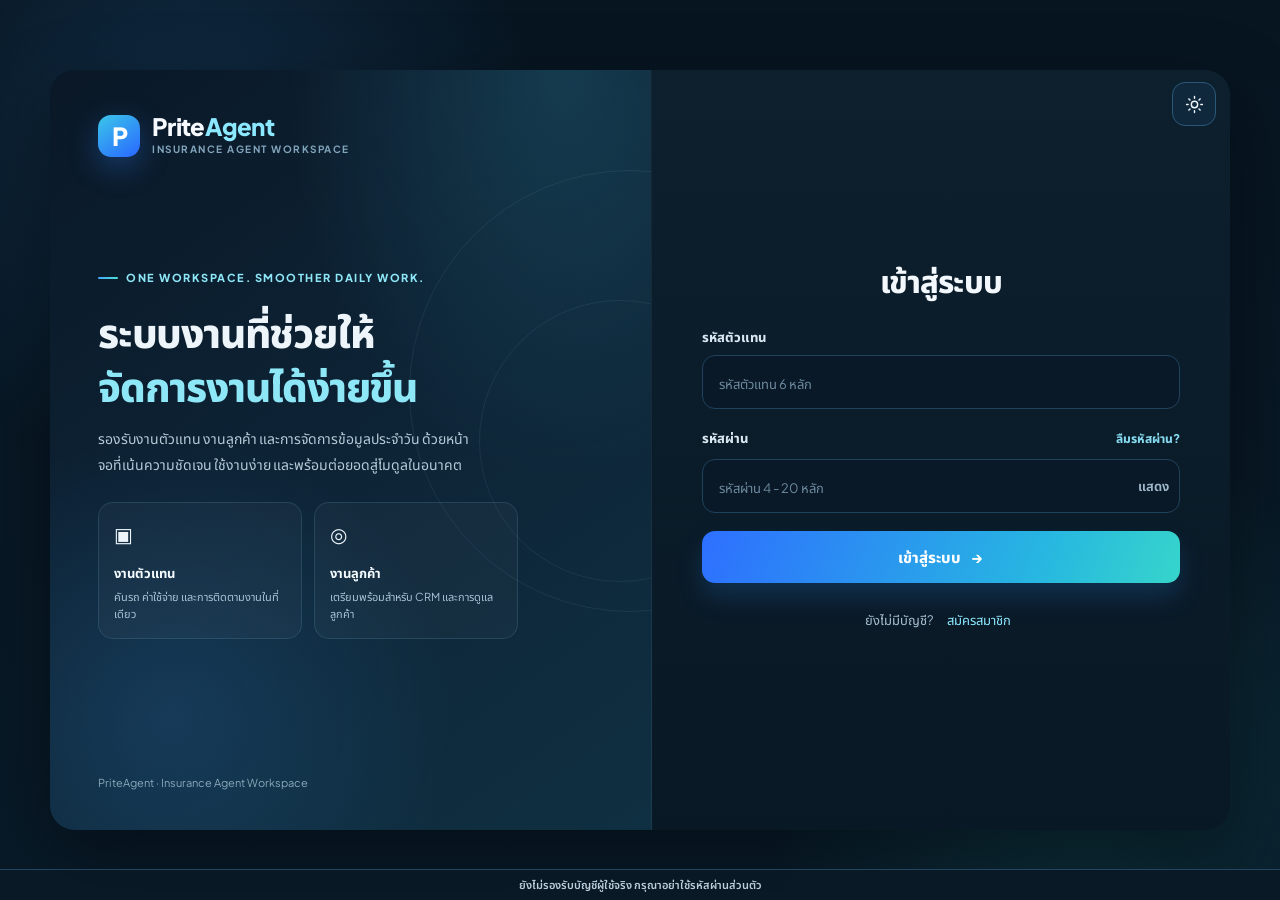
==== index.html @ b95237ef "ui: clarify invite-only signup and clear synthetic credentials (R3 login)" ====
<!doctype html>
<html lang="th" data-theme="dark">
<head>
<meta charset="utf-8" />
<meta name="viewport" content="width=device-width,initial-scale=1,viewport-fit=cover" />
<meta name="color-scheme" content="dark light" />

<title>PriteAgent | เข้าสู่ระบบ</title>
<style>
@import url('https://fonts.googleapis.com/css2?family=Noto+Sans+Thai:wght@400;500;600;700&family=Plus+Jakarta+Sans:wght@400;500;600;700;800&display=swap');
:root{
  --bg:#071521;--bg2:#0b2031;--bg3:#0e2b40;--panel:#0c1f2d;--panel2:#10283b;--card:#112c40;
  --line:#1f425d;--line2:#2b5777;--text:#edf5fb;--muted:#9db2c3;--soft:#bfd5e5;--cyan:#40b8da;
  --cyan2:#2ed0c4;--accent:#42a4ff;--danger:#ff788b;--dangerbg:#3a1d27;--ok:#61d4ae;--okbg:#11382f;
  --infobg:#112f45;--shadow:0 28px 78px rgba(0,0,0,.38)
}
*{box-sizing:border-box}html{min-width:290px;background:var(--bg)}
body{margin:0;background:radial-gradient(circle at 15% 15%,rgba(66,164,255,.15),transparent 26%),radial-gradient(circle at 85% 85%,rgba(46,208,196,.12),transparent 25%),linear-gradient(180deg,#071521 0%,#081a28 100%);color:var(--text);font-family:'Plus Jakarta Sans','Noto Sans Thai',system-ui,sans-serif;line-height:1.6;font-size:15px}
button,input{font:inherit}button{cursor:pointer}button:disabled{cursor:wait;opacity:.68}a{color:inherit}button:focus-visible,input:focus-visible{outline:3px solid #65d2ff;outline-offset:3px}button,input{-webkit-tap-highlight-color:transparent}
.app{min-height:100dvh;display:flex;flex-direction:column}.previewbar{padding:9px 18px;background:#081726;border-bottom:1px solid #16344d;font-size:11px;color:#8cb0c6;text-align:center;font-weight:700;letter-spacing:.02em}.previewbar b{color:#a7eeff}
.layout{width:100%;max-width:1180px;margin:auto;display:grid;grid-template-columns:minmax(0,1.02fr) minmax(0,.98fr);min-height:min(740px,calc(100dvh - 44px));border-radius:28px;overflow:hidden;box-shadow:var(--shadow);background:rgba(11,29,43,.84);backdrop-filter:blur(10px)}
.story{color:var(--text);background:radial-gradient(ellipse at 85% 0%,rgba(64,184,218,.18),transparent 38%),radial-gradient(circle at 20% 85%,rgba(66,164,255,.16),transparent 35%),linear-gradient(145deg,#0a1827 0%,#0d2436 52%,#0f3042 100%);display:flex;flex-direction:column;padding:44px 48px;position:relative;isolation:isolate;overflow:hidden;border-right:1px solid rgba(255,255,255,.05)}
.story:before,.story:after{content:"";position:absolute;border-radius:50%;border:1px solid rgba(173,225,255,.08);pointer-events:none}.story:before{width:440px;height:440px;right:-200px;top:100px}.story:after{width:280px;height:280px;right:-110px;top:230px}
.brand{display:flex;align-items:center;gap:12px;width:fit-content}.brandmark{width:42px;height:42px;border-radius:13px;display:grid;place-items:center;background:linear-gradient(145deg,#3bc6ea,#2967ff);color:white;font-size:25px;font-weight:900;letter-spacing:-1px;box-shadow:0 10px 30px rgba(53,133,255,.32)}
.brandstack{display:flex;flex-direction:column;gap:2px}.brandname{font-size:24px;letter-spacing:-.7px;line-height:1.05;font-weight:800;color:#f7fbff}.brandname .accent{color:#8be8ff}.brandlabel{font-size:10px;color:#83a5bc;font-weight:700;letter-spacing:1.5px;text-transform:uppercase}
.storycopy{margin:auto 0 34px}.eyebrow{display:inline-flex;align-items:center;gap:8px;font-size:11px;letter-spacing:1.5px;font-weight:760;text-transform:uppercase;color:#8ee7f7}.eyebrow:before{content:"";width:20px;height:2px;border-radius:2px;background:linear-gradient(90deg,#43a7ff,#4ce0d2)}
.storycopy h1{font-size:clamp(30px,3.15vw,43px);line-height:1.35;letter-spacing:-1.2px;margin:18px 0 12px;font-weight:790}.storycopy h1 em{font-style:normal;color:#8ee7f7}.storycopy p{max-width:380px;font-size:14px;color:#b6cad8;line-height:1.85;margin:0}
.storyfeatures{display:grid;grid-template-columns:repeat(2,minmax(0,1fr));gap:12px;max-width:420px}.feature{border:1px solid rgba(122,184,215,.16);background:rgba(255,255,255,.03);padding:15px;border-radius:15px;min-height:108px}.feature i{display:block;font-style:normal;font-size:20px;margin-bottom:10px}.feature b{font-size:13px;color:#f4fbff}.feature p{font-size:11px;color:#a8c3d5;line-height:1.6;margin:4px 0 0}.storyfoot{margin-top:30px;font-size:11px;color:#8aa8bb}
.panel{padding:48px 50px 32px;display:flex;flex-direction:column;justify-content:center;min-width:0;background:linear-gradient(180deg,rgba(13,32,46,.96),rgba(9,24,37,.98))}.smallbrand{display:none}.panelHead{margin:0 0 24px}.panel h2{font-size:31px;color:#f3f8fd;font-weight:790;letter-spacing:-.9px;line-height:1.3;margin:0 0 8px}.panel .intro{font-size:13px;color:var(--muted);margin:0}
.form{display:grid;gap:16px}.field{display:grid;gap:7px}.fieldrow{display:flex;justify-content:space-between;gap:12px;align-items:center}.field label{font-size:13px;color:#d9e7f1;font-weight:750}.hint{font-size:11px;color:#88a5b8}.control{height:54px;position:relative}.control input{border:1.5px solid var(--line);background:#091927;border-radius:13px;padding:0 46px 0 16px;width:100%;height:100%;color:var(--text);font-size:16px;font-weight:600;letter-spacing:.2px;outline:0;transition:border .16s,box-shadow .16s,background .16s}.control input::placeholder{font-size:13px;font-weight:400;color:#6e8ba0;letter-spacing:0}.control input:focus{border-color:#3abfe3;box-shadow:0 0 0 4px rgba(58,191,227,.14);background:#0b1f30}.control input[aria-invalid="true"]{border-color:var(--danger);background:#1c1216}.control .eye{position:absolute;right:5px;top:5px;border:0;background:none;width:44px;height:44px;border-radius:10px;color:#9eb8ca;font-size:13px;font-weight:650}.control .eye:hover{background:#143046}
.fieldError{color:#ff92a1;font-size:12px;line-height:1.45;min-height:0}.fieldError:empty{display:none}.help{border:0;color:#86dbf0;font-size:12px;background:none;font-weight:750;padding:4px 0}.status{border-radius:12px;padding:11px 13px;border:1px solid transparent;font-size:12px;line-height:1.65;display:none}.status.show{display:block}.status.error{background:var(--dangerbg);border-color:#6f3140;color:#ffb4c0}.status.ok{background:var(--okbg);border-color:#225748;color:#8be7c6}.status.info{background:var(--infobg);border-color:#24506f;color:#aadffc}
.primary{width:100%;height:52px;background:linear-gradient(110deg,#2e6fff,#27b6e1 70%,#36d5cb);border:0;border-radius:13px;color:white;font-size:15px;font-weight:780;box-shadow:0 14px 24px rgba(35,123,211,.22);margin-top:2px;display:flex;align-items:center;justify-content:center;gap:10px}.primary:not(:disabled):hover{filter:brightness(1.06)}.spinner{display:none;width:16px;height:16px;border:2px solid rgba(255,255,255,.45);border-top-color:white;border-radius:50%;animation:spin .75s linear infinite}.loading .spinner{display:inline-block}
.demoHeader strong{font-size:12px;color:#8fe7ff}.credentials code{font-size:12px;font-weight:700;color:#d9f7ff;background:#0d2a3c;border:1px solid #244f6f;padding:5px 8px;border-radius:7px}.legal{margin:23px 0 0;color:#7e9aaf;font-size:11px;text-align:center}.legal strong{color:#bdd2e0;font-weight:750}.footbar{font-size:11px;color:#7490a7;margin:14px auto 20px;text-align:center;padding:0 12px}
#desk{display:none;background:linear-gradient(180deg,#071521,#0a1826);min-height:100dvh;color:var(--text)}.deskTop{display:flex;align-items:center;justify-content:space-between;background:#0b1f2e;border-bottom:1px solid #173b55;padding:14px 28px;gap:14px}.deskBrand{display:flex;align-items:center;gap:10px;font-weight:800;color:#f0f8ff}.deskBrand .brandmark{width:34px;height:34px;font-size:22px}.deskUser{font-size:12px;color:#88a4b8}.deskMain{max-width:1040px;margin:0 auto;padding:35px 24px}.deskHeader{display:flex;justify-content:space-between;align-items:start;gap:14px;margin-bottom:25px}.deskHeader p{font-size:12px;color:#89a6bb;margin:0 0 6px}.deskHeader h2{font-size:clamp(24px,4vw,33px);color:#eff8ff;margin:0 0 8px;letter-spacing:-.6px}.deskHeader .back{border:1px solid #214964;border-radius:10px;background:#0d2434;padding:10px 14px;color:#9ee7ff;white-space:nowrap;font-weight:650;font-size:12px}.deskNotice{background:#0f3044;border:1px solid #20536e;color:#a9e6ff;padding:13px 15px;border-radius:12px;font-size:12px;margin-bottom:22px}.deskStats{display:grid;grid-template-columns:repeat(3,minmax(0,1fr));gap:14px}.deskCard{background:#0b1f2f;border:1px solid #163a54;border-radius:15px;padding:21px;min-height:148px}.deskCard small{font-size:12px;color:#8da7bb;display:block}.deskCard b{font-size:33px;color:#f2f8ff;display:block;margin-top:6px}.deskCard p{font-size:11px;color:#7cdad1;margin:7px 0 0}.deskBlock{background:#0b1f2e;border:1px solid #163a54;border-radius:16px;padding:24px;margin-top:18px}.deskBlock h3{margin:0 0 8px;color:#eef8ff}.deskBlock p{font-size:13px;color:#96aebf;margin:0}.deskLinks{display:grid;grid-template-columns:repeat(3,1fr);gap:10px;margin-top:18px}.deskLink{padding:17px;border:1px solid #173954;background:#0d2434;border-radius:11px;text-align:left;display:flex;flex-direction:column;gap:6px;align-items:flex-start;color:#a7bed0}.deskLink b{font-size:13px;color:#eef8ff}.deskLink small{font-size:11px;color:#87a3b7}.deskLink:hover{background:#103049}.modalWrap{position:fixed;inset:0;background:#030b1490;z-index:10;display:none;align-items:center;justify-content:center;padding:22px}.modalWrap.open{display:flex}.modal{width:min(100%,390px);background:#0d2434;border:1px solid #1c4764;border-radius:18px;padding:23px;box-shadow:0 24px 80px rgba(0,0,0,.45)}.modal h3{margin:0 0 10px;color:#eef8ff}.modal p{color:#a4bbcb;font-size:13px;margin:0 0 16px}.modal button{border:0;background:linear-gradient(110deg,#2e6fff,#27b6e1);color:white;font-weight:700;border-radius:10px;padding:10px 18px}
@keyframes spin{to{transform:rotate(360deg)}}
@media (max-width:900px){.layout{max-width:100%;min-height:calc(100dvh - 44px);border-radius:0;box-shadow:none;grid-template-columns:minmax(0,1fr) minmax(0,1fr)}.story{padding:38px 27px}.panel{padding:30px 29px}.storycopy h1{font-size:30px}.storyfeatures{grid-template-columns:1fr 1fr}}
@media (max-width:700px){.layout{display:block;min-height:calc(100dvh - 40px)}.story{display:none}.panel{padding:max(28px,env(safe-area-inset-top)) 24px max(22px,env(safe-area-inset-bottom));max-width:480px;margin:auto;min-height:calc(100dvh - 40px);justify-content:flex-start;background:transparent}.smallbrand{display:flex;align-items:center;gap:11px;margin-bottom:42px}.smallbrand .brandmark{width:42px;height:42px}.smallbrand .brandname{color:#f5faff}.smallbrand .brandlabel{color:#819db1}.panelHead{margin-bottom:26px}.panel h2{font-size:31px}.legal{margin-top:auto;padding-top:22px}.footbar{display:none}.deskTop{padding:13px 17px}.deskMain{padding:25px 16px 90px}.deskHeader{align-items:flex-start}.deskStats{grid-template-columns:repeat(2,minmax(0,1fr));gap:9px}.deskStats .deskCard:last-child{grid-column:1/-1}.deskCard{min-height:130px;padding:16px}.deskCard b{font-size:28px}.deskBlock{padding:19px}.deskLinks{grid-template-columns:repeat(2,minmax(0,1fr))}}
@media (max-width:360px){.panel{padding-inline:17px}.smallbrand{margin-bottom:30px}.panel h2{font-size:27px}.control{height:50px}.deskLink{padding:12px}}
@media(prefers-reduced-motion:reduce){.spinner{animation:none}}

/* Login R3 focused viewport correction: initial login fills screen without page scroll.
   Only when the onscreen keyboard or accessibility zoom is active may the form scroll
   to keep focused controls reachable. Post-login sample remains a separate screen. */
html,body{height:100%;overflow-x:hidden}
body:has(#loginApp:not([style*="none"])){overflow-y:hidden}
#loginApp.app{height:100dvh;min-height:0;overflow:hidden;justify-content:center}
#loginApp .previewbar,#loginApp .footbar{display:none}
#loginApp .layout{height:min(760px,100dvh);min-height:0;max-height:100dvh;margin:auto;border-radius:25px}
#loginApp .panel{min-height:0;justify-content:center;padding-top:clamp(18px,3vh,46px);padding-bottom:clamp(18px,3vh,46px)}
#loginApp .panelHead{margin-bottom:clamp(18px,2.6vh,26px)}
#loginApp .panelHead h2{margin-bottom:0}

#loginApp .legal{margin-top:clamp(12px,1.8vh,22px)}
@media (max-width:900px){
 #loginApp .layout{height:100dvh;max-height:100dvh;border-radius:0}
 #loginApp .story{padding:clamp(18px,3.4vh,38px) 27px}
 #loginApp .panel{padding:clamp(18px,3vh,32px) 28px}
}
@media (max-width:700px){
 #loginApp .layout{width:100%;max-width:100%;height:100dvh;min-height:0;display:flex;align-items:stretch;justify-content:center;overflow:hidden}
 #loginApp .story{display:none}
 #loginApp .panel{width:100%;max-width:440px;height:100%;min-height:0;margin:auto;justify-content:center;overflow:hidden;padding:clamp(11px,2.5vh,24px) clamp(16px,5.2vw,26px);background:transparent}
 #loginApp .smallbrand{display:flex;margin:0 0 clamp(14px,3vh,28px)}
 #loginApp .panelHead{margin:0 0 clamp(13px,2.4vh,25px)}
 #loginApp .panelHead h2{font-size:clamp(26px,4.7vh,32px);line-height:1.3}
 #loginApp .form{gap:clamp(9px,1.7vh,15px)}
 #loginApp .field{gap:5px}
 #loginApp .control{height:clamp(45px,6.2vh,53px)}
 #loginApp .control .eye{top:3px;height:calc(100% - 6px)}
 #loginApp .primary{height:clamp(45px,6.2vh,52px)}
 
 #loginApp .demo p,
 
 #loginApp .demoHeader strong{font-size:11px}
 
 #loginApp .legal{margin:clamp(8px,1.5vh,14px) 0 0;padding:0;font-size:10px}
}
@media (max-width:360px){
 #loginApp .panel{padding-inline:15px}
 #loginApp .smallbrand{margin-bottom:clamp(11px,2.4vh,18px)}
 #loginApp .demoHeader strong{font-size:10px}
 
}
@media (max-width:700px) and (max-height:700px){
 #loginApp .smallbrand{margin-bottom:14px}
 #loginApp .panelHead{margin-bottom:13px}
 #loginApp .form{gap:9px}
 #loginApp .field{gap:3px}
 
 #loginApp .demoHeader strong{display:none}
 
 #loginApp .legal{margin-top:9px}
}
@media (max-width:700px) and (max-height:560px){
 #loginApp .smallbrand{margin-bottom:8px}
 #loginApp .brandmark{height:36px;width:36px;font-size:21px}
 #loginApp .brandname{font-size:22px}
 #loginApp .panelHead{margin-bottom:8px}
 #loginApp .panelHead h2{font-size:24px}
 #loginApp .form{gap:6px}
 #loginApp .control{height:43px}
 #loginApp .primary{height:43px}
 
 #loginApp .legal{display:none}
}
/* Landscape phones and tablets with a shallow viewport: only the login panel.
   Inputs remain interactive; no hero or second page is shown in the available height. */
@media (min-width:701px) and (max-height:550px){
 #loginApp .layout{display:flex;max-width:580px}
 #loginApp .story{display:none}
 #loginApp .panel{width:100%;padding:11px 28px;overflow:hidden}
 #loginApp .smallbrand{display:flex;margin:0 0 9px}
 #loginApp .panelHead{margin:0 0 9px}
 #loginApp .panelHead h2{font-size:24px}
 #loginApp .form{gap:7px}
 #loginApp .field{gap:3px}
 #loginApp .control{height:41px}
 #loginApp .primary{height:42px}
 
 #loginApp .legal{display:none}
}
/* Small-device soft keyboard can reduce visual viewport below what fits a form.
   Permit scrolling only during field focus, rather than clipping an active input. */
@media (max-width:700px){
 body:has(#loginForm input:focus){overflow-y:auto}
 #loginApp.app:has(#loginForm input:focus){overflow:visible;height:auto;min-height:100dvh}
 #loginApp .layout:has(#loginForm input:focus){overflow:visible;height:auto;min-height:100dvh;max-height:none}
 #loginApp .panel:has(#loginForm input:focus){overflow:visible;height:auto;min-height:100dvh}
}

/* PUBLIC STATIC PREVIEW, no real authentication. Sticky safety notice */
#publicPreviewNotice{position:fixed;inset:auto 0 0 0;z-index:9999;box-sizing:border-box;background:#ffe5a0;color:#172b37;border-top:1px solid #d9b65c;box-shadow:0 -4px 16px rgba(0,0,0,.15);padding:6px 12px calc(6px + env(safe-area-inset-bottom,0px));font:700 12px/1.35 'Plus Jakarta Sans','Noto Sans Thai',system-ui,sans-serif;text-align:center;pointer-events:none}
#publicPreviewNotice strong{font-weight:900;letter-spacing:.03em}
/* R4: preserve the R3 palette, center hero content/cards and login heading */
#loginApp .story{position:relative;justify-content:center}
#loginApp .story>.brand{position:absolute;top:clamp(20px,5vh,44px);left:clamp(22px,4vw,48px)}
#loginApp .storyfoot{position:absolute;bottom:clamp(25px,5vh,38px);left:clamp(22px,4vw,48px);margin:0}
#loginApp .storycopy{margin:0 0 24px}
#loginApp .panelHead{text-align:center;margin-bottom:clamp(19px,3vh,26px)}
#loginApp .panelHead h2{text-align:center}
/* R4: independent recovery and sign-up interaction surfaces */
#loginApp .signupPrompt{display:flex;justify-content:center;align-items:center;gap:8px;margin-top:19px;color:#a5c0d3;font-size:13px;flex-wrap:wrap}
#loginApp .textAction{border:0;background:none;color:#8ce8ff;padding:8px 6px;font:750 13px/1.3 inherit;cursor:pointer}
#loginApp .textAction:focus-visible,.modal button:focus-visible{outline:3px solid #72defd;outline-offset:3px}
#loginApp .signupView{display:none}
#loginApp.signupMode .signupView{display:block}
#loginApp.signupMode .panelHead,#loginApp.signupMode #loginForm,#loginApp.signupMode .signupPrompt,#loginApp.signupMode .legal{display:none}
#loginApp.signupMode .panel{justify-content:center}
#loginApp.signupMode{height:auto;min-height:100dvh;overflow:visible}
#loginApp.signupMode .layout{height:auto;max-height:none;min-height:100dvh;overflow:visible}
#loginApp.signupMode .panel{height:auto;max-height:none;min-height:100dvh;padding-top:28px;padding-bottom:calc(45px + env(safe-area-inset-bottom))}
body:has(#loginApp.signupMode){overflow-y:auto}
#loginApp .signupView h2{text-align:center;margin:0 0 6px;font-size:27px}
#loginApp .signupView .signupSub{text-align:center;color:#a0b8ca;font-size:12px;line-height:1.6;margin:0 0 20px}
#loginApp .signupView form{display:grid;gap:12px}
#loginApp .signupView .field{gap:5px}
#loginApp .signupView .control{height:49px}
#loginApp .signupView .control input{padding-right:16px}
#loginApp .signupReturn{text-align:center;margin-top:13px}
#loginApp .signupReturn button{color:#9feaff;font-size:13px;padding:9px;border:0;background:none}
#loginApp .signupStatus{border:1px solid #285473;background:#123448;border-radius:10px;font-size:12px;color:#bceaff;line-height:1.65;display:none;padding:10px 12px}
#loginApp .signupStatus.show{display:block}
#loginApp .signupStatus.bad{background:#3b1d2b;border-color:#713447;color:#ffc0ce}
.modal .choiceGroup{display:grid;gap:10px;margin-top:15px}
.modal .choice{width:100%;padding:12px 13px;background:#102d43;border:1px solid #28516b;border-radius:11px;text-align:left;color:#e1f4fd;display:flex;flex-direction:column;gap:2px}
.modal .choice strong{font-size:13px}
.modal .choice small{font-size:11px;color:#a1bed1}
.modal .recoveryForm{display:none;margin-top:12px}
.modal .recoveryForm label{color:#e6f7ff;font-size:12px;display:block;margin-bottom:7px}
.modal .recoveryForm input{width:100%;height:45px;min-height:45px;border:1px solid #315775;border-radius:10px;background:#091d2b;color:white;padding:0 12px;font-size:16px;outline:none}
.modal .recoveryForm .modalPrimary{width:100%;margin-top:11px;background:linear-gradient(105deg,#2e6fff,#26b7df);color:white;border:0}
.modal .recoveryForm .recoveryBack{margin-top:9px;background:#183c54;color:#b4e9fb}
.modal .recoveryMsg{font-size:12px;line-height:1.7;padding:10px 12px;background:#12394a;color:#b5ebf5;border:1px solid #285c72;border-radius:10px;margin:12px 0 0;display:none}
.modal .recoveryMsg.show{display:block}
.modal .recoveryMsg.bad{background:#3b1b2a;color:#ffbccb;border-color:#723448}
.modal .recoveryMsg.ok{background:#10392e;color:#91efcd;border-color:#255d46}
@media(max-width:900px){#loginApp .story>.brand{left:27px;top:26px}#loginApp .storyfoot{left:27px;bottom:23px}}
@media(max-width:700px){
 #loginApp .signupPrompt{margin-top:clamp(10px,2vh,19px);font-size:12px;gap:5px}
 #loginApp .signupPrompt .textAction{font-size:12px}
 #loginApp.signupMode .panel{padding-top:25px;padding-bottom:calc(52px + env(safe-area-inset-bottom))}
 #loginApp.signupMode .smallbrand{margin-bottom:18px}
 #loginApp.signupMode .signupView .control{height:47px}
}
@media(max-width:700px) and (max-height:600px){#loginApp .signupPrompt{margin-top:6px}}
@media(min-width:701px) and (max-height:550px){#loginApp .signupPrompt{margin-top:8px}#loginApp .legal{display:none}}

/* UI-01 R4.2: shared site-wide light/dark preference, synthetic preview only */
html[data-theme="light"]{color-scheme:light;--bg:#f5f9fd;--bg2:#eaf3fa;--bg3:#e1eff7;--panel:#fff;--panel2:#f0f6fc;--card:#fff;--line:#c5d9e8;--line2:#afcada;--text:#1c3347;--muted:#526d82;--soft:#34566f;--cyan:#006f98;--cyan2:#087e81;--accent:#126abb;--danger:#af2d4c;--dangerbg:#ffe7ed;--ok:#087753;--okbg:#e2f6ed;--infobg:#e2f3fe;--shadow:0 22px 65px rgba(31,72,105,.13)}
html[data-theme="light"] body{background:linear-gradient(180deg,#f5f9fd,#eaf3fb);color:var(--text)}
html[data-theme="light"] .layout{background:#fff}
html[data-theme="light"] .story{background:linear-gradient(150deg,#eaf5fd,#f7fbff 68%,#e2f3ff);border-color:#d4e3ed;color:var(--text)}
html[data-theme="light"] .panel{background:linear-gradient(180deg,#fff,#f8fbfe);color:var(--text)}
html[data-theme="light"] .panel h2,html[data-theme="light"] .storycopy h1,html[data-theme="light"] .brandname,
html[data-theme="light"] .deskHeader h2,html[data-theme="light"] .deskBrand,html[data-theme="light"] .modal h3{color:#19364e}
html[data-theme="light"] .brandname .accent,html[data-theme="light"] .storycopy em{color:#006d9c}
html[data-theme="light"] .brandlabel,html[data-theme="light"] .storyfoot,html[data-theme="light"] .storycopy p{color:#466c84}
html[data-theme="light"] .field label,html[data-theme="light"] .fieldrow label{color:#274559}
html[data-theme="light"] .control input{background:#fff;color:#1b3447}
html[data-theme="light"] .control input::placeholder{color:#678195}
html[data-theme="light"] .control input:focus{background:#f8fcff}
html[data-theme="light"] .control input[aria-invalid="true"]{background:#fff2f5}
html[data-theme="light"] .control .eye{color:#315a77}
html[data-theme="light"] .hint,html[data-theme="light"] #loginApp .signupPrompt{color:#526f85}
html[data-theme="light"] #loginApp .textAction,html[data-theme="light"] .help{color:#066f9b}
html[data-theme="light"] .status.error{color:#9a2843;border-color:#f0b2c1}
html[data-theme="light"] .status.ok{color:#0c6c4f;border-color:#a4ddc5}
html[data-theme="light"] .status.info{color:#175e81;border-color:#aedbef}
html[data-theme="light"] #desk{background:#f3f8fc;color:var(--text)}
html[data-theme="light"] .deskTop{background:#fff;border-color:#d2e2ee}
html[data-theme="light"] .deskCard,html[data-theme="light"] .deskBlock{background:#fff;color:var(--text);border-color:#d4e5f0}
html[data-theme="light"] .deskCard b,html[data-theme="light"] .deskBlock h3{color:#19364e}
html[data-theme="light"] .deskLink{background:#f5fafe;color:#23465b;border-color:#d4e5ef}
html[data-theme="light"] .modal{background:#fff;border-color:#bed7e8}
html[data-theme="light"] .modal p{color:#466b82}
.themePicker{display:flex;align-items:center;gap:3px;padding:3px;background:var(--panel2);border:1px solid var(--line);border-radius:99px;box-shadow:0 5px 20px rgba(0,0,0,.08)}
.themePicker button{min-height:36px;padding:4px 10px;border:0;border-radius:99px;background:transparent;color:var(--muted);font:700 11px/1.2 inherit;cursor:pointer;white-space:nowrap}
.themePicker button[aria-pressed="true"]{background:var(--accent);color:#fff}
.themePicker button:focus-visible{outline:3px solid #37aeef;outline-offset:2px}
#loginApp .panel{position:relative}
#loginApp .panel>.themePicker{position:absolute;right:14px;top:12px;z-index:9}
#desk .deskTheme{flex:0 0 auto}
#desk .deskTop{flex-wrap:wrap}
@media(max-width:700px){html[data-theme="light"] #loginApp .panel{background:#f5f9fd}#loginApp .panel>.themePicker{right:8px;top:8px}.themePicker .themeLabel{display:none}.themePicker button{min-width:35px;padding:5px 8px;font-size:16px}}
@media(max-width:360px){#loginApp .panel>.themePicker{top:5px;right:5px}.themePicker button{min-width:32px;padding:4px 7px}}


/* UI-01 R4.3: registration profile fields + privileged calculator notice. */
#loginApp .signupNameGrid{display:grid;grid-template-columns:repeat(2,minmax(0,1fr));gap:12px}
#loginApp .signupNameGrid .field{min-width:0}
#loginApp .signupNameGrid .field label{font-size:12px}
#loginApp .signupNameGrid .control input{width:100%;min-width:0}
#loginApp .permissionNote{font-size:12px;line-height:1.6;padding:10px 12px;margin:1px 0 0;background:#11314a;border:1px solid #346482;border-radius:11px;color:#b9e6ff}
html[data-theme="light"] #loginApp .permissionNote{background:#e9f5fe;border-color:#b4d5e8;color:#23516c}
html[data-theme="light"] #loginApp .signupView .signupSub{color:#47687e}
html[data-theme="light"] #loginApp .signupReturn button{color:#066f9b}
html[data-theme="light"] #loginApp .signupStatus{background:#eaf6ff;border-color:#bbd8eb;color:#205878}
@media(max-width:700px){#loginApp .signupNameGrid{grid-template-columns:minmax(0,1fr)}#loginApp .signupView form{gap:11px}}
@media(min-width:701px) and (max-width:940px){#loginApp .signupNameGrid{grid-template-columns:minmax(0,1fr)}}


/* R4.5 – one icon-only moon/sun switch, matching theme across Login and Back-office. */
#loginApp .panel>.themeModeButton{position:absolute;right:14px;top:12px;z-index:9}
#loginApp.signupMode .signupView{padding-top:26px}
#desk .deskTheme{position:static;flex:0 0 auto}
#loginApp .panel,#loginApp .story,#desk .deskTop,#desk .deskCard{transition:background-color .28s ease,color .28s ease,border-color .28s ease}
@media(max-width:700px){#loginApp .panel>.themeModeButton{right:8px;top:8px;width:38px;height:38px}}
@media(prefers-reduced-motion:reduce){.themeModeButton,.themeModeGlyph,.themeModeGlyph .themeSun,.themeModeGlyph .themeMoon,#loginApp .panel,#loginApp .story,#desk .deskTop,#desk .deskCard{transition:none!important}}


/* UI-01 R4.6: Light-theme hero/story contrast correction, from Android Chrome Owner screenshots. */
html[data-theme="light"] #loginApp .story .eyebrow{color:#155879}
html[data-theme="light"] #loginApp .story .eyebrow:before{background:linear-gradient(90deg,#146eb1,#008783)}
html[data-theme="light"] #loginApp .story .storycopy h1{color:#19364e}
html[data-theme="light"] #loginApp .story .storycopy h1 em{color:#006b95}
html[data-theme="light"] #loginApp .story .storycopy p{color:#36556a}
html[data-theme="light"] #loginApp .story .storyfeatures .feature{background:#fff;border:1px solid #bfd4e3;box-shadow:0 5px 16px rgba(22,64,94,.06)}
html[data-theme="light"] #loginApp .story .storyfeatures .feature i{color:#176c94}
html[data-theme="light"] #loginApp .story .storyfeatures .feature b{color:#183b55}
html[data-theme="light"] #loginApp .story .storyfeatures .feature p{color:#415f75}
html[data-theme="light"] #loginApp .story .storyfoot{color:#4e6d83}
/* R4.6: Stronger, deliberate feedback on tap, including mobile browser touch.
   Reduced-motion user preference must remain honored. */
@media(prefers-reduced-motion:reduce){.themeModeButton.themeTap{animation:none!important}}


/* UI PM7 R3.7: product-style status presentation; no false account or data claims. */
#publicPreviewNotice{background:rgba(10,25,38,.96);color:#bacdda;border-top:1px solid #25445d;box-shadow:none;padding:7px 12px;font-size:11px;letter-spacing:0;line-height:1.45;font-weight:500}
#publicPreviewNotice strong{font-weight:600;letter-spacing:0}
#help:disabled,#startSignup:disabled{opacity:.48;cursor:not-allowed;pointer-events:none}

#resetForm[hidden]{display:none}
</style>
</head>
<body>
<div id="publicPreviewNotice" role="note" aria-label="สถานะเชื่อมต่อบัญชี"><strong>ยังไม่รองรับบัญชีผู้ใช้จริง กรุณาอย่าใช้รหัสผ่านส่วนตัว</strong></div>
<div id="loginApp" class="app">
 <main class="layout">
  <section class="story" aria-label="ข้อมูลเกี่ยวกับ PriteAgent">
   <div class="brand"><span class="brandmark" aria-hidden="true">P</span><div class="brandstack"><div class="brandname">Prite<span class="accent">Agent</span></div><div class="brandlabel">Insurance Agent Workspace</div></div></div>
   <div class="storycopy"><span class="eyebrow">One workspace. Smoother daily work.</span><h1>ระบบงานที่ช่วยให้<br><em>จัดการงานได้ง่ายขึ้น</em></h1><p>รองรับงานตัวแทน งานลูกค้า และการจัดการข้อมูลประจำวัน ด้วยหน้าจอที่เน้นความชัดเจน ใช้งานง่าย และพร้อมต่อยอดสู่โมดูลในอนาคต</p></div>
   <div class="storyfeatures"><div class="feature"><i aria-hidden="true">▣</i><b>งานตัวแทน</b><p>คันรถ ค่าใช้จ่าย และการติดตามงานในที่เดียว</p></div><div class="feature"><i aria-hidden="true">◎</i><b>งานลูกค้า</b><p>เตรียมพร้อมสำหรับ CRM และการดูแลลูกค้า</p></div></div>
   <div class="storyfoot">PriteAgent · Insurance Agent Workspace</div>
  </section>
  <section class="panel" aria-label="เข้าสู่ระบบ PriteAgent">
   <button type="button" class="themeModeButton" data-theme-toggle aria-label="ใช้โหมดมืด กดเพื่อเปลี่ยนเป็นโหมดสว่าง" aria-pressed="false" title="เปลี่ยนเป็นโหมดสว่าง"></button>
   <div class="smallbrand brand"><span class="brandmark" aria-hidden="true">P</span><div class="brandstack"><div class="brandname">Prite<span class="accent">Agent</span></div><div class="brandlabel">Insurance Agent Workspace</div></div></div>
   <div class="panelHead"><h2>เข้าสู่ระบบ</h2></div>
   <form class="form" id="loginForm" novalidate autocomplete="off">
    <div class="field"><div class="fieldrow"><label for="username">รหัสตัวแทน</label></div><div class="control"><input id="username" name="agent-id" type="text" inputmode="numeric" pattern="[0-9]*" maxlength="6" placeholder="รหัสตัวแทน 6 หลัก" autocapitalize="off" spellcheck="false" aria-describedby="userError" /></div><div id="userError" class="fieldError" role="alert"></div></div>
    <div class="field"><div class="fieldrow"><label for="password">รหัสผ่าน</label><button type="button" class="help" id="help" title="ทดลองแบบฟอร์มด้วยข้อมูลจำลอง">ลืมรหัสผ่าน?</button></div><div class="control"><input id="password" name="agent-password" type="password" minlength="4" maxlength="20" placeholder="รหัสผ่าน 4 - 20 หลัก" autocomplete="new-password" aria-describedby="passError" /><button type="button" class="eye" id="eye" aria-label="แสดงรหัสผ่าน" aria-pressed="false">แสดง</button></div><div id="passError" class="fieldError" role="alert"></div></div>
    <div id="formStatus" class="status" role="status" aria-live="polite"></div>
    <button id="submit" type="submit" class="primary"><span class="spinner" aria-hidden="true"></span><span id="submitText">เข้าสู่ระบบ</span><span id="submitArrow" aria-hidden="true">→</span></button>
   </form>
   <div class="signupPrompt"><span>ยังไม่มีบัญชี?</span><button id="startSignup" type="button" class="textAction" title="ทดลองแบบฟอร์มด้วยข้อมูลจำลอง">สมัครสมาชิก</button></div>
   
   <section id="signupView" class="signupView" aria-label="สมัครสมาชิก">
    <h2 id="signupTitle">สมัครสมาชิก</h2><p class="signupSub">บริการสมัครสมาชิกยังไม่เปิดใช้งาน โปรดอย่าใส่ข้อมูลส่วนบุคคลในแบบฟอร์มนี้</p><p class="permissionNote" role="note"><strong>สิทธิ์บัญชีใหม่:</strong> เริ่มต้นที่บทบาท <strong>ตัวแทน</strong> และต้องผ่านการเชิญ/อนุมัติตามขั้นตอนจริงก่อนใช้งาน ไม่สามารถสมัครเป็น Admin หรือเลือกสิทธิ์ผู้จัดการ/ผู้อำนวยการ/เลขาเองได้ · ขณะนี้เป็นหน้าตรวจรูปแบบเท่านั้น</p>
    <form id="signupForm" novalidate autocomplete="off">
     <div class="signupNameGrid">
      <div class="field"><label for="regFirstName">ชื่อ</label><div class="control"><input id="regFirstName" type="text" maxlength="80" placeholder="ชื่อ" autocomplete="off" aria-describedby="regFirstNameError"></div><div id="regFirstNameError" class="fieldError" role="alert"></div></div>
      <div class="field"><label for="regLastName">นามสกุล</label><div class="control"><input id="regLastName" type="text" maxlength="80" placeholder="นามสกุล" autocomplete="off" aria-describedby="regLastNameError"></div><div id="regLastNameError" class="fieldError" role="alert"></div></div>
      <div class="field"><label for="regNickname">ชื่อเล่น (แสดงในคันรถ)</label><div class="control"><input id="regNickname" type="text" maxlength="40" placeholder="ชื่อเล่นที่ใช้แสดงในคันรถ" autocomplete="off" aria-describedby="regNicknameError"></div><div id="regNicknameError" class="fieldError" role="alert"></div></div>
      <div class="field"><label for="regPhone">เบอร์โทรศัพท์</label><div class="control"><input id="regPhone" type="text" inputmode="numeric" pattern="[0-9]{10}" maxlength="10" placeholder="ตัวเลข 10 หลัก" autocomplete="off" aria-describedby="regPhoneError"></div><div id="regPhoneError" class="fieldError" role="alert"></div></div>
     </div>
     <div class="field"><label for="regAgent">รหัสตัวแทน</label><div class="control"><input id="regAgent" type="text" inputmode="numeric" maxlength="6" placeholder="ตัวเลข 6 หลัก" autocomplete="off" aria-describedby="regAgentError"></div><div id="regAgentError" class="fieldError" role="alert"></div></div>
     <div class="field"><label for="regEmail">อีเมล</label><div class="control"><input id="regEmail" type="email" placeholder="name@example.com" autocomplete="off" aria-describedby="regEmailError"></div><div id="regEmailError" class="fieldError" role="alert"></div></div>
     <div class="field"><label for="regPass">รหัสผ่าน</label><div class="control"><input id="regPass" type="password" minlength="4" maxlength="20" placeholder="รหัสผ่าน 4 - 20 หลัก" autocomplete="new-password" aria-describedby="regPassError"></div><div id="regPassError" class="fieldError" role="alert"></div></div>
     <div class="field"><label for="regConfirm">ยืนยันรหัสผ่าน</label><div class="control"><input id="regConfirm" type="password" minlength="4" maxlength="20" placeholder="ยืนยันรหัสผ่าน 4 - 20 หลัก" autocomplete="new-password" aria-describedby="regConfirmError"></div><div id="regConfirmError" class="fieldError" role="alert"></div></div>
     <p class="permissionNote"><strong>🔒 สิทธิ์คำนวณเบี้ย:</strong> เมื่อยืนยันอีเมลแล้ว ยังต้องรอ Admin หรือเจ้าของระบบอนุญาตเป็นรายบัญชี จึงเข้าใช้งานระบบคำนวณเบี้ยประกันได้</p>
     <div id="signupStatus" class="signupStatus" role="status" aria-live="polite"></div>
     <button id="signupSubmit" type="submit" class="primary">สมัครสมาชิก</button>
    </form>
    <div class="signupReturn"><button id="returnLogin" type="button">← กลับไปเข้าสู่ระบบ</button></div>
   </section>
  </section>
 </main>
 <div class="footbar">PriteAgent © 2026</div>
</div>
<div id="modalWrap" class="modalWrap" role="presentation"><section class="modal" role="dialog" aria-modal="true" aria-labelledby="modalTitle"><h3 id="modalTitle">ข้อมูลบริการ</h3><p id="modalText"></p>
 <div id="recoveryChoices" class="choiceGroup" hidden>
  <button id="recoveryPasskey" disabled type="button" class="choice"><strong>กู้คืนรหัสผ่านด้วยพาสคีย์</strong><small>ยังไม่เปิดให้บริการ</small></button>
  <button id="recoveryEmailChoice" type="button" class="choice"><strong>กู้คืนด้วยอีเมล</strong><small>ยังไม่เปิดให้บริการ</small></button>
 </div>
 <form id="recoveryEmailForm" class="recoveryForm" novalidate><label for="recoveryEmail">อีเมลสำหรับกู้คืน</label><input id="recoveryEmail" type="email" placeholder="name@example.com" autocomplete="off"/><button id="recoveryEmailSubmit" type="submit" class="modalPrimary">ดำเนินการ</button><button id="recoveryBack" type="button" class="recoveryBack">← เลือกวิธีอื่น</button></form>
 <div id="recoveryStatus" class="recoveryMsg" role="status" aria-live="polite"></div>
 <button type="button" id="openReset">ทดลองตั้งรหัสผ่านใหม่</button>
<form id="resetForm" class="recoveryForm" hidden novalidate>
<p>แบบจำลองเท่านั้น กรุณาอย่าใช้รหัสผ่านส่วนตัว</p>
<label for="newPass">รหัสผ่านใหม่</label><input id="newPass" type="password" minlength="4" maxlength="20" autocomplete="new-password" aria-describedby="resetError">
<label for="confirmPass">ยืนยันรหัสผ่านใหม่</label><input id="confirmPass" type="password" minlength="4" maxlength="20" autocomplete="new-password" aria-describedby="resetError">
<p id="resetError" role="alert"></p><button type="submit">ตรวจสอบข้อมูลจำลอง</button><button type="button" id="resetBack">กลับ</button></form><button id="modalClose" type="button">ปิดหน้าต่าง</button></section></div>
<script>
(()=>{
'use strict';

// Theme Control is mounted by the shared module below.
const $=id=>document.getElementById(id);
const form=$('loginForm'),u=$('username'),p=$('password'),status=$('formStatus'),submit=$('submit'),buttonText=$('submitText'),arrow=$('submitArrow');
let pending=false,timer=null,lastFocus=null;
function message(text='',type='error'){status.textContent=text;status.className='status'+(text?' show '+type:'');}
function errors(user='',pass=''){ $('userError').textContent=user; $('passError').textContent=pass;u.setAttribute('aria-invalid',String(!!user));p.setAttribute('aria-invalid',String(!!pass));}
function loading(b){pending=b;submit.disabled=b;u.disabled=b;p.disabled=b;$('eye').disabled=b;submit.classList.toggle('loading',b);buttonText.textContent=b?'กำลังตรวจข้อมูล…':'เข้าสู่ระบบ';arrow.style.display=b?'none':'';}
function openModal(t,desc){lastFocus=document.activeElement;$('modalTitle').textContent=t;$('modalText').textContent=desc;$('modalWrap').classList.add('open');$('modalClose').focus();}
function closeModal(){$('modalWrap').classList.remove('open');$('newPass').value='';$('confirmPass').value='';$('recoveryEmail').value='';$('resetError').textContent='';lastFocus?.focus?.();}
$('modalClose').addEventListener('click',closeModal);
$('modalWrap').addEventListener('click',e=>{if(e.target===$('modalWrap'))closeModal();});
document.addEventListener('keydown',e=>{if(e.key==='Escape'&&$('modalWrap').classList.contains('open'))closeModal();});
$('help').addEventListener('click',showRecoveryChoice);
$('eye').addEventListener('click',()=>{const next=p.type==='password'?'text':'password';p.type=next;$('eye').textContent=next==='text'?'ซ่อน':'แสดง';$('eye').setAttribute('aria-label',next==='text'?'ซ่อนรหัสผ่าน':'แสดงรหัสผ่าน');$('eye').setAttribute('aria-pressed',String(next==='text'));p.focus();});

/* R4.1: inputmode="numeric" is just a keyboard hint; sanitize paste/drop/autofill too. */
function enforceSixDigits(el){
 const clean=el.value.replace(/[^0-9]/g,'').slice(0,6);
 if(el.value!==clean){
  const before=(el.selectionStart??el.value.length);
  const left=el.value.slice(0,before).replace(/[^0-9]/g,'').slice(0,6).length;
  el.value=clean;
  try{el.setSelectionRange(left,left);}catch(_){}
 }
}
[u,$('regAgent')].forEach(el=>{
 el.setAttribute('pattern','[0-9]{6}');
 el.setAttribute('inputmode','numeric');
 el.addEventListener('beforeinput',e=>{if(e.inputType==='insertText'&&e.data&&/[^0-9]/.test(e.data))e.preventDefault();});
 el.addEventListener('paste',e=>{
  e.preventDefault();
  const digits=(e.clipboardData?.getData('text/plain')||'').replace(/[^0-9]/g,'');
  if(digits){
   el.setRangeText(digits,el.selectionStart??0,el.selectionEnd??0,'end');
   enforceSixDigits(el);
   el.dispatchEvent(new Event('input',{bubbles:true}));
  }
 });
 el.addEventListener('drop',e=>{
  e.preventDefault();
  const digits=(e.dataTransfer?.getData('text/plain')||'').replace(/[^0-9]/g,'');
  if(digits){
   el.focus();el.setRangeText(digits,el.selectionStart??0,el.selectionEnd??0,'end');
   enforceSixDigits(el);
   el.dispatchEvent(new Event('input',{bubbles:true}));
  }
 });
 el.addEventListener('input',()=>enforceSixDigits(el));
 el.addEventListener('change',()=>enforceSixDigits(el));
});
/* R4.5: phone is strictly 10 ASCII digits, including pasted/autofilled/dropped input. */
const phoneInput=$('regPhone');
function enforceTenDigits(){
 const original=phoneInput.value,clean=original.replace(/[^0-9]/g,'').slice(0,10);
 if(original!==clean){
  const pos=phoneInput.selectionStart??original.length;
  const caret=original.slice(0,pos).replace(/[^0-9]/g,'').slice(0,10).length;
  phoneInput.value=clean;
  try{phoneInput.setSelectionRange(caret,caret);}catch(_){}
 }
}
phoneInput.addEventListener('beforeinput',e=>{if(e.inputType==='insertText'&&e.data&&/[^0-9]/.test(e.data))e.preventDefault();});
phoneInput.addEventListener('paste',e=>{
 e.preventDefault();
 const digits=(e.clipboardData?.getData('text/plain')||'').replace(/[^0-9]/g,'');
 if(digits){phoneInput.setRangeText(digits,phoneInput.selectionStart??0,phoneInput.selectionEnd??0,'end');enforceTenDigits();phoneInput.dispatchEvent(new Event('input',{bubbles:true}));}
});
phoneInput.addEventListener('drop',e=>{
 e.preventDefault();
 const digits=(e.dataTransfer?.getData('text/plain')||'').replace(/[^0-9]/g,'');
 if(digits){phoneInput.focus();phoneInput.setRangeText(digits,phoneInput.selectionStart??0,phoneInput.selectionEnd??0,'end');enforceTenDigits();phoneInput.dispatchEvent(new Event('input',{bubbles:true}));}
});
phoneInput.addEventListener('input',enforceTenDigits);
phoneInput.addEventListener('change',enforceTenDigits);
[u,p].forEach(el=>el.addEventListener('input',()=>{if(!pending){errors();if(status.classList.contains('error'))message();}}));
function openWorkspace(){
 p.value='';
 p.type='password';
 $('eye').textContent='แสดง';
 $('eye').setAttribute('aria-pressed','false');
 window.location.assign(new URL('./dashboard/',window.location.href));
}
form.addEventListener('submit',e=>{e.preventDefault();if(pending)return;message();let ue='',pe='';const name=u.value.trim(),pass=p.value;
if(!name)ue='กรุณากรอกรหัสตัวแทน';else if(!/^\d{6}$/.test(name))ue='กรอกรหัสตัวแทนเป็นตัวเลข 6 หลัก';
if(!pass)pe='กรุณากรอกรหัสผ่าน';else if(pass.length<4||pass.length>20)pe='รหัสผ่านต้องมีความยาว 4 - 20 ตัวอักษร';
errors(ue,pe);if(ue||pe){(ue?u:p).focus();return;}
loading(true);timer=setTimeout(()=>{timer=null;loading(false);if(name==='123456'&&pass==='000000'){errors();message();openWorkspace();}else{p.value='';message('รหัสตัวแทนหรือรหัสผ่านไม่ถูกต้อง','error');p.focus();}},780);
});
document.querySelectorAll('[data-placeholder]').forEach(b=>b.addEventListener('click',()=>openModal(b.dataset.placeholder,'ฟีเจอร์นี้อยู่ระหว่างพัฒนาและยังไม่เปิดให้บริการ')));

/* UI-01 R4 — no storage, network, email, passkey or real registration */
let recoveryTimer=null,signupTimer=null;
function recoveryMessage(text='',type=''){const out=$('recoveryStatus');out.textContent=text;out.className='recoveryMsg'+(text?' show':'')+(type?' '+type:'');}
function recoveryReset(){clearTimeout(recoveryTimer);$('recoveryEmail').value='';$('recoveryEmail').disabled=false;$('recoveryEmailSubmit').disabled=false;$('recoveryEmailSubmit').textContent='ดำเนินการ';$('recoveryEmailForm').style.display='none';$('recoveryChoices').hidden=false;recoveryMessage();}
function showRecoveryChoice(){openModal('กู้คืนรหัสผ่าน','การกู้คืนบัญชียังไม่เปิดให้บริการ');recoveryReset();$('recoveryPasskey').focus();}
$('recoveryPasskey').addEventListener('click',()=>{clearTimeout(recoveryTimer);$('recoveryPasskey').disabled=true;recoveryMessage('กำลังตรวจสอบการให้บริการ…');recoveryTimer=setTimeout(()=>{$('recoveryPasskey').disabled=false;recoveryMessage('ยังไม่รองรับการยืนยันตัวตนด้วยพาสคีย์','ok');},500);});
$('recoveryEmailChoice').addEventListener('click',()=>{$('recoveryChoices').hidden=true;$('recoveryEmailForm').style.display='block';recoveryMessage();$('recoveryEmail').focus();});
$('recoveryBack').addEventListener('click',()=>{recoveryReset();$('recoveryPasskey').focus();});
$('recoveryEmailForm').addEventListener('submit',e=>{e.preventDefault();let email=$('recoveryEmail').value.trim();if(!/^[^\s@]+@[^\s@]+\.[^\s@]+$/.test(email)){recoveryMessage('กรุณากรอกอีเมลให้ถูกต้อง','bad');$('recoveryEmail').setAttribute('aria-invalid','true');$('recoveryEmail').focus();return;}$('recoveryEmail').setAttribute('aria-invalid','false');$('recoveryEmail').disabled=true;$('recoveryEmailSubmit').disabled=true;$('recoveryEmailSubmit').textContent='กำลังตรวจสอบ…';recoveryMessage('กำลังตรวจสอบการให้บริการ…');clearTimeout(recoveryTimer);recoveryTimer=setTimeout(()=>{$('recoveryEmail').disabled=false;$('recoveryEmailSubmit').disabled=false;$('recoveryEmailSubmit').textContent='ดำเนินการ';recoveryMessage('ยังไม่เชื่อมระบบส่งอีเมล / ไม่มีการส่งลิงก์กู้คืน','ok');},520);});
const signupFields=[['regFirstName','regFirstNameError'],['regLastName','regLastNameError'],['regNickname','regNicknameError'],['regPhone','regPhoneError'],['regAgent','regAgentError'],['regEmail','regEmailError'],['regPass','regPassError'],['regConfirm','regConfirmError']];
function clearSignupErrors(){signupFields.forEach(([id,err])=>{$(err).textContent='';$(id).setAttribute('aria-invalid','false');});}
function signupMessage(msg='',bad=false){$('signupStatus').textContent=msg;$('signupStatus').className='signupStatus'+(msg?' show':'')+(bad?' bad':'');}
function resetSignup(){clearTimeout(signupTimer);$('signupForm').reset();signupFields.forEach(([id])=>$(id).disabled=false);$('signupSubmit').disabled=false;$('signupSubmit').textContent='สมัครสมาชิก';clearSignupErrors();signupMessage();}
$('startSignup').addEventListener('click',()=>{resetSignup();$('loginApp').classList.add('signupMode');window.scrollTo(0,0);$('regFirstName').focus();});
$('returnLogin').addEventListener('click',()=>{resetSignup();$('loginApp').classList.remove('signupMode');window.scrollTo(0,0);u.focus();});
signupFields.forEach(([id,err])=>$(id).addEventListener('input',()=>{$(err).textContent='';$(id).setAttribute('aria-invalid','false');signupMessage();}));
$('signupForm').addEventListener('submit',e=>{e.preventDefault();clearSignupErrors();signupMessage();let first=null;
 const vals={first:$('regFirstName').value.trim(),last:$('regLastName').value.trim(),nickname:$('regNickname').value.trim(),phone:$('regPhone').value.trim(),agent:$('regAgent').value.trim(),email:$('regEmail').value.trim(),pass:$('regPass').value,confirm:$('regConfirm').value};
 const errs={regFirstName:!vals.first||vals.first.length>80?'กรุณากรอกชื่อ':'',regLastName:!vals.last||vals.last.length>80?'กรุณากรอกนามสกุล':'',regNickname:!vals.nickname||vals.nickname.length>40?'กรุณากรอกชื่อเล่นสำหรับแสดงในคันรถ':'',regPhone:!/^[0-9]{10}$/.test(vals.phone)?'เบอร์โทรศัพท์ต้องเป็นตัวเลข 10 หลัก':'',regAgent:!/^\d{6}$/.test(vals.agent)?'รหัสตัวแทนต้องเป็นตัวเลข 6 หลัก':'',regEmail:! /^[^\s@]+@[^\s@]+\.[^\s@]+$/.test(vals.email)?'กรุณากรอกอีเมลให้ถูกต้อง':'',regPass:vals.pass.length<4||vals.pass.length>20?'รหัสผ่านต้องมีความยาว 4 - 20 ตัวอักษร':'',regConfirm:!vals.confirm?'กรุณายืนยันรหัสผ่าน':vals.confirm.length<4||vals.confirm.length>20?'ยืนยันรหัสผ่านต้องมีความยาว 4 - 20 ตัวอักษร':vals.pass!==vals.confirm?'รหัสผ่านไม่ตรงกัน':''};
 signupFields.forEach(([id,err])=>{if(errs[id]){$(err).textContent=errs[id];$(id).setAttribute('aria-invalid','true');first??=$(id);}});if(first){signupMessage('กรุณาตรวจสอบข้อมูลในแบบฟอร์ม',true);first.focus();return;}
 signupFields.forEach(([id])=>$(id).disabled=true);$('signupSubmit').disabled=true;$('signupSubmit').textContent='กำลังตรวจสอบข้อมูล…';signupMessage('กำลังตรวจสอบแบบฟอร์ม…');clearTimeout(signupTimer);signupTimer=setTimeout(()=>{signupFields.forEach(([id])=>$(id).disabled=false);$('signupSubmit').disabled=false;$('signupSubmit').textContent='สมัครสมาชิก';$('regPass').value='';$('regConfirm').value='';signupMessage('ยังไม่เปิดสมัครสมาชิกจริง / ไม่ได้สร้างบัญชี');},620);
});

function applyHashState(){const h=(location.hash||'').replace('#',''); if(h==='error'){u.value='111';p.value='22'; errors('กรอกรหัสตัวแทนเป็นตัวเลข 6 หลัก','รหัสผ่านต้องมีอย่างน้อย 6 ตัวอักษร'); message('', 'error');} else if(h==='success'){message('โปรดเข้าสู่ระบบก่อนเปิด Dashboard','info');}}

const resetForm=$('resetForm');
function hideReset(){resetForm.hidden=true;resetForm.style.display='none';}
$('openReset').addEventListener('click',()=>{resetForm.hidden=false;resetForm.style.display='grid';$('recoveryChoices').hidden=true;$('recoveryEmailForm').style.display='none';$('recoveryStatus').textContent='';$('newPass').focus();});
$('resetBack').addEventListener('click',()=>{hideReset();showRecoveryChoice();});
$('help').addEventListener('click',hideReset);
$('modalClose').addEventListener('click',hideReset);
resetForm.addEventListener('submit',ev=>{ev.preventDefault();const a=$('newPass'),b=$('confirmPass');const bad=a.value.length<4||a.value.length>20;const mismatch=!b.value||a.value!==b.value;a.setAttribute('aria-invalid',String(bad));b.setAttribute('aria-invalid',String(mismatch));$('resetError').textContent=bad?'รหัสผ่านต้องมีความยาว 4 - 20 ตัวอักษร':mismatch?'รหัสผ่านไม่ตรงกัน':'ยังไม่สามารถเปลี่ยนรหัสผ่านจริง';if(bad||mismatch)(bad?a:b).focus();else{a.value='';b.value='';}});
$('modalWrap').addEventListener('keydown',ev=>{if(ev.key!=='Tab')return;const items=Array.from($('modalWrap').querySelectorAll('button:not(:disabled),input')).filter(el=>el.getClientRects().length);const first=items[0],last=items[items.length-1];if(ev.shiftKey&&document.activeElement===first){ev.preventDefault();last.focus();}else if(!ev.shiftKey&&document.activeElement===last){ev.preventDefault();first.focus();}});

applyHashState();
})();
</script>
<script type="module" src="./ui/theme-icons.js?rev=shared-control-r2"></script>
</body>
</html>
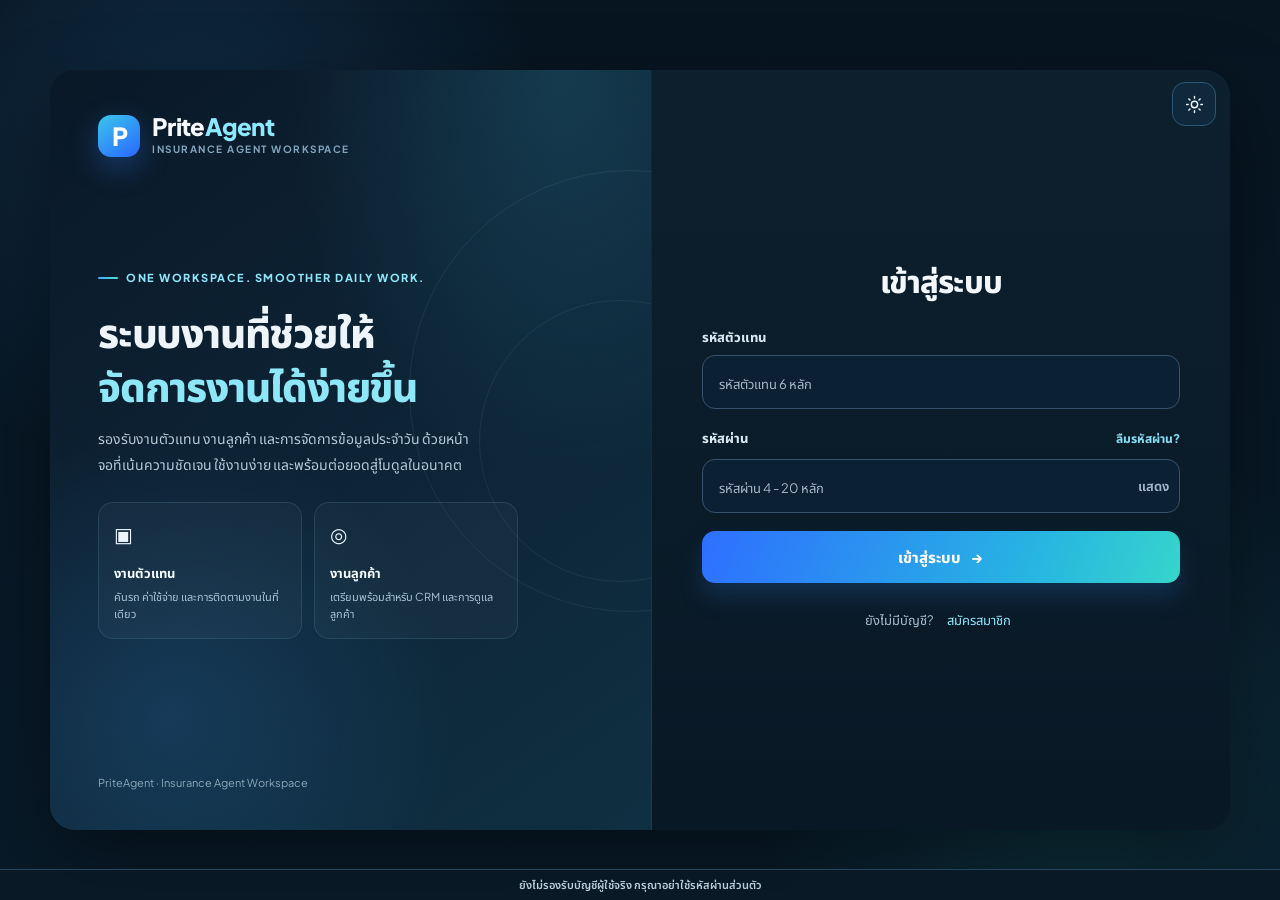
==== commit f40d18cb: "ui: attach central field styles to existing V2 preview entrypoint" ====
--- a/index.html
+++ b/index.html
@@ -271,6 +271,7 @@
 
 #resetForm[hidden]{display:none}
 </style>
+<link rel="stylesheet" href="./ui/shared-design.css?rev=pa-shared-r1">
 </head>
 <body>
 <div id="publicPreviewNotice" role="note" aria-label="สถานะเชื่อมต่อบัญชี"><strong>ยังไม่รองรับบัญชีผู้ใช้จริง กรุณาอย่าใช้รหัสผ่านส่วนตัว</strong></div>
--- a/ui/shared-design.css
+++ b/ui/shared-design.css
@@ -0,0 +1,232 @@
+/* PriteAgent V2 — Shared UI R1 (ACTIVE SYNTHETIC entrypoints only)
+ * SINGLE source for control tokens, mobile hit sizes and calendar popover.
+ * Page-specific layout CSS remains responsible for layout, not field styling.
+ * Dark input styling follows the current V2 Login design.
+ */
+:root {
+  --pa-field-min-height: 54px;
+  --pa-field-radius: 13px;
+  --pa-field-font-size: 16px;
+  --pa-field-bg: #0b2032;
+  --pa-field-border: #35536c;
+  --pa-field-text: #edf5ff;
+  --pa-field-muted: #a9b9ca;
+  --pa-field-focus: #49bce9;
+  --pa-field-error: #f7a2ae;
+  --pa-field-surface: #102638;
+  --pa-field-selected: #0876c7;
+  --pa-field-shadow: 0 0 0 3px rgba(73,188,233,.18);
+  --pa-field-label-color: #d6e6f2;
+}
+html[data-theme=light] {
+  --pa-field-bg: #fff;
+  --pa-field-border: #bacbdc;
+  --pa-field-text: #233e56;
+  --pa-field-muted: #62788d;
+  --pa-field-focus: #0876bb;
+  --pa-field-error: #ba3851;
+  --pa-field-surface: #f1f6fc;
+  --pa-field-selected: #0876c7;
+  --pa-field-shadow: 0 0 0 3px rgba(8,118,187,.17);
+  --pa-field-label-color: #344e68;
+}
+/* Shared form controls. Explicit targets protect old page navigation buttons. */
+body :is(input,select,textarea).pa-control,
+body :is(input,select,textarea).control,
+body .control > input,
+body .pa-admin-section :is(input,select),
+body .pa-admin-tablewrap select,
+body #main :is(input,select,textarea):not([type=checkbox]):not([type=radio]):not(.pa-date-native):not(.pa-date-text) {
+  box-sizing: border-box;
+  min-width: 0;
+  max-width: 100%;
+  min-height: var(--pa-field-min-height);
+  border-radius: var(--pa-field-radius);
+  border: 1.5px solid var(--pa-field-border);
+  background: var(--pa-field-bg);
+  color: var(--pa-field-text);
+  font-size: var(--pa-field-font-size);
+  line-height: 1.4;
+  outline: none;
+  -webkit-text-size-adjust: 100%;
+}
+body :is(input,select,textarea).pa-control::placeholder,
+body :is(input,select,textarea).control::placeholder,
+body .control > input::placeholder,
+body #main input::placeholder {
+  color: var(--pa-field-muted);
+  opacity: 1;
+}
+body :is(input,select,textarea).pa-control:focus,
+body :is(input,select,textarea).control:focus,
+body .control > input:focus,
+body #main :is(input,select,textarea):focus:not([type=checkbox]):not([type=radio]):not(.pa-date-native):not(.pa-date-text) {
+  border-color: var(--pa-field-focus);
+  box-shadow: var(--pa-field-shadow);
+  outline: none;
+}
+body :is(input,select,textarea)[aria-invalid=true]:not([type=checkbox]) {
+  border-color: var(--pa-field-error);
+}
+body :is(input,select,textarea):disabled:not([type=checkbox]) {
+  opacity: .65;
+}
+/* Preserve the Login look but never shrink its input controls as the keyboard
+ * reduces the visual viewport height. Previous @media height rule was 43px.
+ */
+#loginApp .control { height: var(--pa-field-min-height); min-height: var(--pa-field-min-height); }
+#loginApp .control > input { height: 100%; min-height: var(--pa-field-min-height); }
+#loginApp .field { min-width: 0; }
+#loginApp .form { min-width: 0; }
+@media (max-width: 767px) {
+  :root { --pa-field-min-height: 52px; }
+  body .carGroupForm .pa-control,
+  body .carGroupForm select,
+  body .carGroupForm .pa-date-field { min-height: 52px; }
+  /* iOS Safari auto-zooms inputs with computed text size below 16px. */
+  body :is(input,select,textarea).pa-control,
+  body :is(input,select,textarea).control,
+  body .control > input,
+  body #main :is(input,select,textarea):not([type=checkbox]):not([type=radio]):not(.pa-date-native):not(.pa-date-text) { font-size: 16px; }
+  #loginApp .control { height: 52px; min-height: 52px; }
+  #loginApp .control > input { min-height: 52px; }
+  .carGroupForm .carGroupGrid,
+  .carGroupForm .carGroupDates,
+  .carGroupForm .carGroupRoles { min-width: 0; }
+}
+/* Shared focus ring, visible keyboard navigation, narrow mobile data fields. */
+body .pa-date-field {
+  min-width: 0;
+  min-height: var(--pa-field-min-height);
+  border: 1.5px solid var(--pa-field-border);
+  border-radius: var(--pa-field-radius);
+  background: var(--pa-field-bg);
+  color: var(--pa-field-text);
+}
+body .pa-date-field:focus-within {
+  outline: none;
+  border-color: var(--pa-field-focus);
+  box-shadow: var(--pa-field-shadow);
+}
+body .pa-date-field .pa-date-text { font-size: 16px; color: var(--pa-field-text); }
+body .pa-date-icon { color: var(--pa-field-focus); border-color: var(--pa-field-border); }
+body .pa-date-field :is(.pa-calendar-launch,.pa-date-native) {
+  border: 0;
+  background: transparent;
+  color: var(--pa-field-focus);
+}
+body .pa-date-field .pa-calendar-launch {
+  width: 38px;
+  min-width: 38px;
+  min-height: 100%;
+  padding: 0;
+  display: grid;
+  place-items: center;
+  cursor: pointer;
+  border-inline-start: 1px solid var(--pa-field-border);
+  border-radius: 0;
+}
+body .pa-date-field .pa-calendar-launch svg {
+  height: 20px;
+  width: 20px;
+  fill: none;
+  stroke: currentColor;
+  stroke-width: 1.8;
+  stroke-linecap: round;
+  stroke-linejoin: round;
+}
+body .pa-date-field .pa-date-native {
+  position: absolute;
+  width: 1px;
+  height: 1px;
+  min-width: 0;
+  min-height: 0;
+  opacity: 0;
+  pointer-events: none;
+  overflow: hidden;
+}
+/* Calendar component shared by V2 date controls. Popover is elevated above
+ * the mobile modal; bounded to viewport, no navigation or external assets. */
+.pa-calendar-popover,
+.pa-calendar-popover:popover-open {
+  position: fixed;
+  inset: auto;
+  box-sizing: border-box;
+  z-index: 2147483000;
+  width: min(340px, calc(100vw - 24px));
+  max-width: min(340px, calc(100vw - 24px));
+  margin: 0;
+  padding: 13px;
+  border: 1px solid var(--pa-field-border);
+  border-radius: 16px;
+  background: var(--pa-field-bg);
+  color: var(--pa-field-text);
+  box-shadow: 0 16px 52px rgba(0,0,0,.3);
+  font: 15px/1.4 'Noto Sans Thai',system-ui,sans-serif;
+  direction: ltr;
+  overscroll-behavior: contain;
+}
+.pa-calendar-popover[hidden] { display: none !important; }
+.pa-calendar-top,
+.pa-calendar-monthline { display: flex; align-items: center; gap: 8px; }
+.pa-calendar-top { justify-content: space-between; margin-bottom: 10px; }
+.pa-calendar-top label { flex: 1; min-width: 0; display: grid; gap: 3px; font-size: 11px; color: var(--pa-field-muted); }
+.pa-calendar-popover select {
+  appearance: auto;
+  width: 100%;
+  min-width: 0;
+  height: 42px;
+  padding: 4px 6px;
+  border: 1px solid var(--pa-field-border);
+  border-radius: 10px;
+  background: var(--pa-field-surface);
+  color: var(--pa-field-text);
+  font: inherit;
+  font-size: 16px;
+}
+.pa-calendar-monthline { justify-content: space-between; margin-bottom: 6px; }
+.pa-calendar-monthline strong { font-size: 15px; text-align: center; }
+.pa-calendar-popover button { font: inherit; cursor: pointer; }
+.pa-calendar-nav {
+  width: 38px;
+  height: 38px;
+  border: 0;
+  border-radius: 9px;
+  background: transparent;
+  color: var(--pa-field-text);
+  font-size: 24px !important;
+}
+.pa-calendar-nav:focus-visible,
+.pa-calendar-popover button:focus-visible,
+.pa-calendar-popover select:focus-visible {
+  outline: 2px solid var(--pa-field-focus);
+  outline-offset: 1px;
+}
+.pa-calendar-grid { display: grid; grid-template-columns: repeat(7, minmax(0,1fr)); gap: 3px; }
+.pa-calendar-weekday { min-height: 30px; display: grid; place-items: center; font-size: 12px; color: var(--pa-field-muted); }
+.pa-calendar-day {
+  width: 100%;
+  aspect-ratio: 1/1;
+  min-width: 0;
+  min-height: 36px;
+  padding: 0;
+  border: 0;
+  border-radius: 9px;
+  background: transparent;
+  color: var(--pa-field-text);
+  font-size: 15px;
+}
+.pa-calendar-day[aria-selected=true] { background: var(--pa-field-selected); color: #fff; font-weight: 700; }
+.pa-calendar-day:not([aria-selected=true]):hover { background: var(--pa-field-surface); }
+.pa-calendar-spacer { display: block; }
+.pa-calendar-footer { display: flex; align-items: center; justify-content: space-between; padding-top: 9px; margin-top: 8px; border-top: 1px solid var(--pa-field-border); }
+.pa-calendar-footer button { padding: 6px 10px; border: 0; color: var(--pa-field-focus); background: none; border-radius: 8px; font-size: 14px; }
+.pa-calendar-help { color: var(--pa-field-muted); font-size: 11px; }
+@media (max-width: 359px) {
+  .pa-calendar-popover, .pa-calendar-popover:popover-open { padding: 9px; }
+  .pa-calendar-day { min-height: 34px; }
+}
+/* Form metadata must not clip the input itself when iPhone keyboard opens. */
+.carGroupForm .carGroupScroll { min-width: 0; }
+.carGroupForm .carGroupDates,
+.carGroupForm .carGroupRoles { grid-template-columns: repeat(2,minmax(0,1fr)); }
